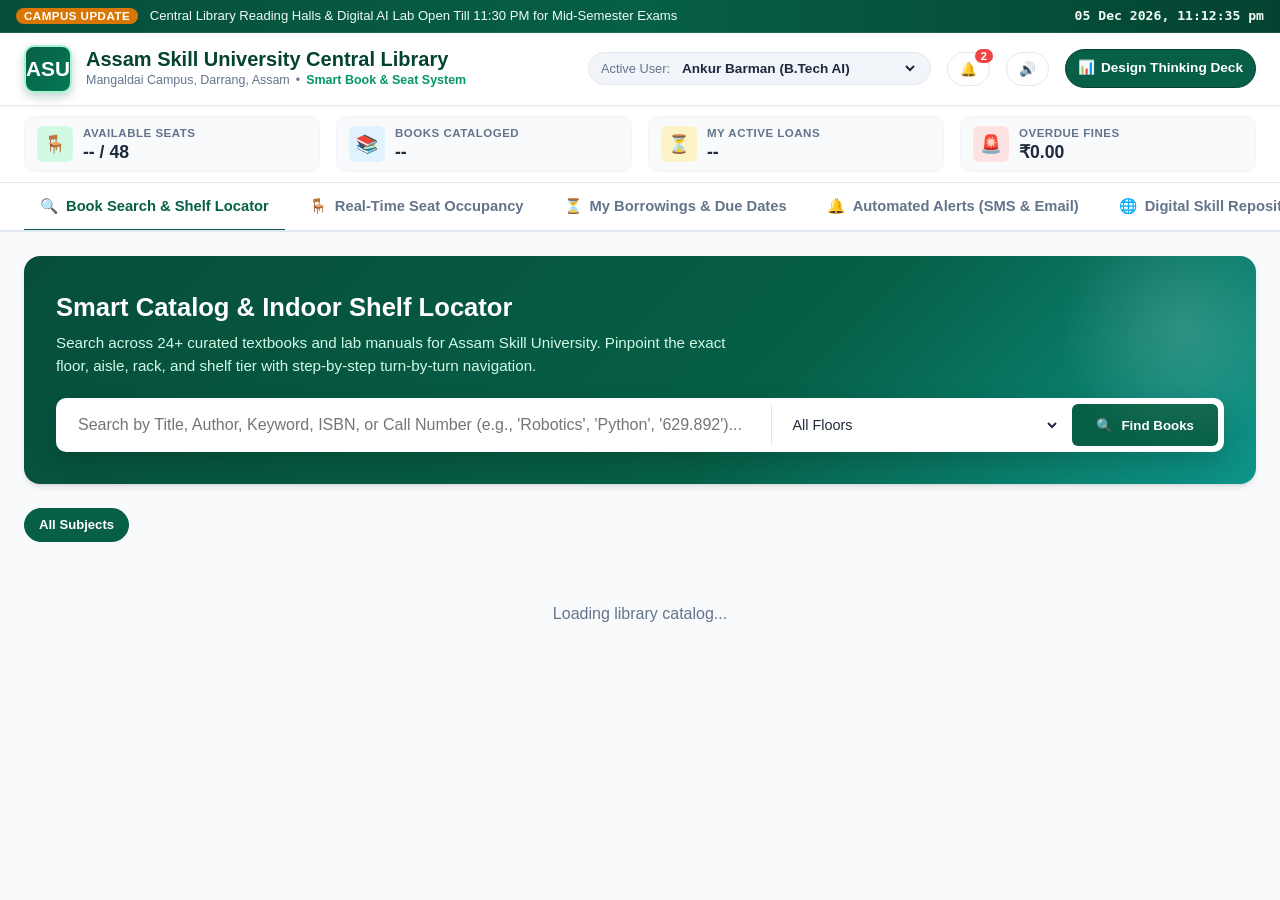
==== static/index.html @ 43b4d339 "Add files via upload" ====
<!DOCTYPE html>
<html lang="en">
<head>
  <meta charset="UTF-8">
  <meta name="viewport" content="width=device-width, initial-scale=1.0">
  <title>Smart Library System | Assam Skill University</title>
  <link rel="stylesheet" href="style.css">
</head>
<body>

  <!-- Top Emergency / Campus Notice Bar -->
  <div class="top-announcement-bar">
    <div>
      <span class="badge">Campus Update</span>
      <span id="announcementHeadline">Central Library Reading Halls & Digital AI Lab Open Till 11:30 PM for Mid-Semester Exams</span>
    </div>
    <div id="liveClock" style="font-family: monospace; font-weight: 600;">11 Nov 2026 | 10:45 PM</div>
  </div>

  <!-- Header & University Branding -->
  <header class="header-main">
    <div class="brand-wrapper">
      <div class="asu-crest">ASU</div>
      <div class="brand-title-group">
        <h1>Assam Skill University Central Library</h1>
        <div class="sub-title">
          <span>Mangaldai Campus, Darrang, Assam</span>
          <span>•</span>
          <span style="color: #059669; font-weight: 700;">Smart Book & Seat System</span>
        </div>
      </div>
    </div>

    <div class="header-right">
      <!-- Persona Switcher -->
      <div class="persona-selector" title="Switch simulated active user profile">
        <span style="font-size: 0.8rem; color: var(--text-muted);">Active User:</span>
        <select id="userPersonaSelect">
          <option value="ASU/2026/AI-104" data-name="Ankur Barman" data-dept="School of Computing & AI" selected>Ankur Barman (B.Tech AI)</option>
          <option value="ASU/2026/MT-022" data-name="Priyanshu Sharma" data-dept="School of Manufacturing & Robotics">Priyanshu Sharma (Mechatronics)</option>
          <option value="ASU/2026/EV-015" data-name="Dipika Kalita" data-dept="School of Green Energy">Dipika Kalita (Green Energy)</option>
          <option value="ADMIN" data-name="Dr. B. K. Sarma (Chief Librarian)" data-dept="Central Library Administration">Dr. B. K. Sarma (Chief Librarian)</option>
        </select>
      </div>

      <!-- Notification Bell with Counter -->
      <button class="nav-action-btn" id="notifBtn" title="View Alerts & Reminders">
        <span>🔔</span>
        <span class="badge-counter" id="unreadBadge">2</span>
      </button>

      <!-- Audio Alert Toggle -->
      <button class="nav-action-btn" id="soundToggleBtn" title="Toggle audio alert sound chimes">
        <span id="soundIcon">🔊</span>
      </button>

      <!-- Design Thinking Presentation Deck Link -->
      <a href="presentation.html" target="_blank" class="nav-action-btn" style="background: #065f46; color: #fff; text-decoration: none; border-color: #044332;" title="Launch Design Thinking Presentation Slides">
        <span>📊</span> Design Thinking Deck
      </a>
    </div>
  </header>

  <!-- Live Statistics Strip -->
  <section class="stats-strip">
    <div class="stat-pill green">
      <div class="icon-box">🪑</div>
      <div class="stat-info">
        <div class="label">Available Seats</div>
        <div class="value" id="statAvailSeats">-- / 48</div>
      </div>
    </div>
    <div class="stat-pill blue">
      <div class="icon-box">📚</div>
      <div class="stat-info">
        <div class="label">Books Cataloged</div>
        <div class="value" id="statTotalBooks">--</div>
      </div>
    </div>
    <div class="stat-pill amber">
      <div class="icon-box">⏳</div>
      <div class="stat-info">
        <div class="label">My Active Loans</div>
        <div class="value" id="statMyLoans">--</div>
      </div>
    </div>
    <div class="stat-pill red">
      <div class="icon-box">🚨</div>
      <div class="stat-info">
        <div class="label">Overdue Fines</div>
        <div class="value" id="statOverdueFines">₹0.00</div>
      </div>
    </div>
  </section>

  <!-- Main Navigation Tabs -->
  <nav class="tabs-container">
    <button class="tab-btn active" data-tab="tab-books">
      <span>🔍</span> Book Search & Shelf Locator
    </button>
    <button class="tab-btn" data-tab="tab-seats">
      <span>🪑</span> Real-Time Seat Occupancy
    </button>
    <button class="tab-btn" data-tab="tab-borrowings">
      <span>⏳</span> My Borrowings & Due Dates
    </button>
    <button class="tab-btn" data-tab="tab-alerts">
      <span>🔔</span> Automated Alerts (SMS & Email)
    </button>
    <button class="tab-btn" data-tab="tab-resources">
      <span>🌐</span> Digital Skill Repository
    </button>
    <button class="tab-btn" data-tab="tab-admin" id="adminTabBtn">
      <span>⚙️</span> Librarian Circulation Desk
    </button>
  </nav>

  <!-- Main Application Body -->
  <main class="main-layout">

    <!-- ====================================================================
         TAB 1: BOOK SEARCH & PHYSICAL SHELF LOCATOR
         ==================================================================== -->
    <section id="tab-books" class="tab-pane active">
      <div class="search-hero">
        <h2>Smart Catalog & Indoor Shelf Locator</h2>
        <p>Search across 24+ curated textbooks and lab manuals for Assam Skill University. Pinpoint the exact floor, aisle, rack, and shelf tier with step-by-step turn-by-turn navigation.</p>
        
        <div class="search-box-wrap">
          <input type="text" id="bookSearchInput" placeholder="Search by Title, Author, Keyword, ISBN, or Call Number (e.g., 'Robotics', 'Python', '629.892')...">
          <select id="bookFilterFloor">
            <option value="">All Floors</option>
            <option value="0">Ground Floor (General & Reference)</option>
            <option value="1">Floor 1 (AI, Computing & Robotics)</option>
            <option value="2">Floor 2 (Green Energy & Healthcare)</option>
          </select>
          <button id="btnSearchBooks">
            <span>🔍</span> Find Books
          </button>
        </div>
      </div>

      <!-- Category Filter Pills -->
      <div class="filter-chips-row" id="categoryChips">
        <div class="filter-chip active" data-cat="">All Subjects</div>
        <!-- Populated dynamically via JS -->
      </div>

      <!-- Books Grid -->
      <div class="books-grid" id="booksGrid">
        <div style="grid-column: 1 / -1; text-align: center; padding: 40px; color: var(--text-muted);">
          Loading library catalog...
        </div>
      </div>
    </section>

    <!-- ====================================================================
         TAB 2: REAL-TIME SEAT OCCUPANCY & BOOKING
         ==================================================================== -->
    <section id="tab-seats" class="tab-pane">
      <div class="seat-view-header">
        <div class="floor-switch-btn-group">
          <button class="floor-btn active" data-floor="1" id="btnFloor1">Floor 1 (Quiet Study & AI Workstations)</button>
          <button class="floor-btn" data-floor="2" id="btnFloor2">Floor 2 (Collaborative Pods & Research)</button>
        </div>

        <div class="seat-legend">
          <div class="legend-item"><div class="legend-dot avail"></div> Available (Click to reserve)</div>
          <div class="legend-item"><div class="legend-dot occ"></div> Occupied</div>
          <div class="legend-item"><div class="legend-dot res"></div> Reserved (Grace Period)</div>
          <div class="legend-item"><div class="legend-dot maint"></div> Maintenance</div>
        </div>

        <div>
          <button class="nav-action-btn" id="btnRefreshSeats">
            <span>🔄</span> Refresh Live Map
          </button>
        </div>
      </div>

      <!-- Interactive SVG Floor Plan Map Container -->
      <div class="seat-map-wrapper">
        <div class="svg-floor-container" id="svgFloorPlanContainer">
          <!-- Rendered dynamically by app.js -->
        </div>
      </div>

      <!-- Zone Breakdown Cards -->
      <div class="zones-overview-grid" id="zonesOverview">
        <!-- Rendered dynamically -->
      </div>
    </section>

    <!-- ====================================================================
         TAB 3: MY BORROWINGS & DUE DATES
         ==================================================================== -->
    <section id="tab-borrowings" class="tab-pane">
      <div style="display: flex; justify-content: space-between; align-items: center; margin-bottom: 20px;">
        <div>
          <h2 style="font-size: 1.4rem; font-weight: 800;">My Active Borrowings & Due-Date Tracker</h2>
          <p style="color: var(--text-muted); font-size: 0.9rem;">Monitor loan countdowns, calculate overdue fines (₹2.00/day), and request instant 14-day extensions.</p>
        </div>
        <button class="nav-action-btn" id="btnSimulateReminders" style="background: var(--primary); color: #fff; border: none; padding: 10px 18px;">
          <span>⚡</span> Trigger Automated Reminder Dispatch
        </button>
      </div>

      <div class="borrowings-container" id="borrowingsList">
        <!-- Populated dynamically -->
      </div>
    </section>

    <!-- ====================================================================
         TAB 4: ALERTS & REMINDERS CENTER (SMS & EMAIL SIMULATOR)
         ==================================================================== -->
    <section id="tab-alerts" class="tab-pane">
      <div style="margin-bottom: 20px;">
        <h2 style="font-size: 1.4rem; font-weight: 800;">Multi-Channel Automated Alert Dispatcher</h2>
        <p style="color: var(--text-muted); font-size: 0.9rem;">To ensure books are returned on time and zero study seats are ghosted, the ASU Library system dispatches automated SMS, Email, and In-App push reminders.</p>
      </div>

      <div class="alert-channels-grid">
        <!-- Channel 1: In-App System Feed -->
        <div class="alert-channel-panel">
          <div class="channel-header">
            <div class="channel-title">
              <span>🔔</span> In-App Notifications
            </div>
            <span class="badge" style="background:#e0f2fe; color:#0369a1; padding:2px 8px; border-radius:10px; font-size:0.75rem; font-weight:700;">Live Feed</span>
          </div>
          <div id="inAppAlertsList" style="display: flex; flex-direction: column; gap: 12px; max-height: 480px; overflow-y: auto;">
            <!-- Rendered dynamically -->
          </div>
        </div>

        <!-- Channel 2: Simulated Student Mobile SMS -->
        <div class="alert-channel-panel">
          <div class="channel-header">
            <div class="channel-title">
              <span>📱</span> Student Mobile SMS Gateway (+91 98640-XXXXX)
            </div>
            <span class="badge" style="background:#fef3c7; color:#b45309; padding:2px 8px; border-radius:10px; font-size:0.75rem; font-weight:700;">GSM Modem</span>
          </div>

          <div class="phone-mockup">
            <div class="phone-notch"></div>
            <div class="phone-screen" id="smsScreenContainer">
              <div style="font-size: 0.72rem; color: #64748b; text-align: center; margin-bottom: 12px;">Sender: ASU-LIB (Assam Skill Univ)</div>
              <!-- SMS messages appended dynamically -->
            </div>
          </div>
        </div>

        <!-- Channel 3: Simulated Institutional Email Notification -->
        <div class="alert-channel-panel">
          <div class="channel-header">
            <div class="channel-title">
              <span>✉️</span> ASU Student Webmail
            </div>
            <span class="badge" style="background:#d1fae5; color:#065f46; padding:2px 8px; border-radius:10px; font-size:0.75rem; font-weight:700;">SMTP Ready</span>
          </div>

          <div class="email-mockup" id="emailMockupContainer">
            <!-- Email preview appended dynamically -->
          </div>
        </div>
      </div>
    </section>

    <!-- ====================================================================
         TAB 5: DIGITAL SKILL REPOSITORY
         ==================================================================== -->
    <section id="tab-resources" class="tab-pane">
      <div style="margin-bottom: 24px;">
        <h2 style="font-size: 1.4rem; font-weight: 800;">Digital Skill Repositories & E-Resources</h2>
        <p style="color: var(--text-muted); font-size: 0.9rem;">Direct institutional IP gateway links to world-class academic journals, NPTEL/SWAYAM lectures, and vocational skill manuals.</p>
      </div>

      <div class="zones-overview-grid">
        <div class="zone-card">
          <div class="zone-card-header">
            <div class="zone-title" style="display:flex; align-items:center; gap:8px;">
              <span style="font-size:1.4rem;">⚡</span> IEEE Xplore Digital Library
            </div>
            <span style="color:#059669; font-weight:700; font-size:0.75rem;">CAMPUS SUBSCRIBED</span>
          </div>
          <p style="font-size:0.85rem; color:#475569;">Access over 5 million peer-reviewed conference proceedings and transactions in Robotics, Artificial Intelligence, and Smart Electrical Grids.</p>
          <a href="https://ieeexplore.ieee.org" target="_blank" style="margin-top:auto; background:#f0fdf4; color:#065f46; text-decoration:none; padding:8px 12px; border-radius:6px; font-weight:700; text-align:center; font-size:0.85rem; border:1px solid #a7f3d0;">Launch IEEE Portal ↗</a>
        </div>

        <div class="zone-card">
          <div class="zone-card-header">
            <div class="zone-title" style="display:flex; align-items:center; gap:8px;">
              <span style="font-size:1.4rem;">📚</span> DELNET Developing Library Network
            </div>
            <span style="color:#059669; font-weight:700; font-size:0.75rem;">INTER-LIBRARY LOAN</span>
          </div>
          <p style="font-size:0.85rem; color:#475569;">Inter-library lending network covering 7,500+ institutional libraries across India for rare research manuscripts and union catalogs.</p>
          <a href="https://delnet.in" target="_blank" style="margin-top:auto; background:#f0fdf4; color:#065f46; text-decoration:none; padding:8px 12px; border-radius:6px; font-weight:700; text-align:center; font-size:0.85rem; border:1px solid #a7f3d0;">Access DELNET Catalog ↗</a>
        </div>

        <div class="zone-card">
          <div class="zone-card-header">
            <div class="zone-title" style="display:flex; align-items:center; gap:8px;">
              <span style="font-size:1.4rem;">🎓</span> NPTEL / SWAYAM Vocational Mappings
            </div>
            <span style="color:#2563eb; font-weight:700; font-size:0.75rem;">FREE COURSEWARE</span>
          </div>
          <p style="font-size:0.85rem; color:#475569;">Curriculum-mapped video lectures from IIT professors in Industrial Automation, EV Powertrains, and Machine Learning.</p>
          <a href="https://nptel.ac.in" target="_blank" style="margin-top:auto; background:#eff6ff; color:#1e40af; text-decoration:none; padding:8px 12px; border-radius:6px; font-weight:700; text-align:center; font-size:0.85rem; border:1px solid #bfdbfe;">Browse Video Courses ↗</a>
        </div>

        <div class="zone-card">
          <div class="zone-card-header">
            <div class="zone-title" style="display:flex; align-items:center; gap:8px;">
              <span style="font-size:1.4rem;">📝</span> ASU Past Examination Papers (PYQs)
            </div>
            <span style="color:#d97706; font-weight:700; font-size:0.75rem;">INSTITUTIONAL ARCHIVE</span>
          </div>
          <p style="font-size:0.85rem; color:#475569;">Download official previous semester question papers, model answer keys, and skill practical exam viva guides.</p>
          <button onclick="alert('Downloading ASU 2025 Mid-Sem Exam Papers Archive (ZIP)...')" style="margin-top:auto; background:#fffbeb; color:#b45309; border:1px solid #fde68a; padding:8px 12px; border-radius:6px; font-weight:700; cursor:pointer; font-size:0.85rem;">Download PYQ Bundle (ZIP) ↓</button>
        </div>
      </div>
    </section>

    <!-- ====================================================================
         TAB 6: LIBRARIAN CIRCULATION & ADMIN DESK
         ==================================================================== -->
    <section id="tab-admin" class="tab-pane">
      <div style="margin-bottom: 20px;">
        <h2 style="font-size: 1.4rem; font-weight: 800;">Librarian Circulation Desk & Management Portal</h2>
        <p style="color: var(--text-muted); font-size: 0.9rem;">Issue/Return books with barcode scan simulation, catalog new skill texts with shelf positioning, and manage seat allocations.</p>
      </div>

      <div style="display: grid; grid-template-columns: repeat(auto-fit, minmax(360px, 1fr)); gap: 24px;">
        <!-- Circulation Action 1: Issue Book -->
        <div class="zone-card">
          <h3 style="font-size: 1.1rem; font-weight: 700; border-bottom: 1px solid var(--border); padding-bottom: 8px;">
            📤 Quick Issue (Check-Out)
          </h3>
          <form id="formIssueBook" style="display: flex; flex-direction: column; gap: 12px;">
            <div>
              <label style="font-size: 0.8rem; font-weight: 600;">Select Book Title:</label>
              <select id="issueBookSelect" style="width: 100%; padding: 8px; border-radius: 6px; border: 1px solid var(--border);" required>
                <!-- Filled via JS -->
              </select>
            </div>
            <div>
              <label style="font-size: 0.8rem; font-weight: 600;">Student Roll / ID:</label>
              <input type="text" id="issueStudentId" placeholder="e.g. ASU/2026/AI-104" value="ASU/2026/AI-104" style="width: 100%; padding: 8px; border-radius: 6px; border: 1px solid var(--border);" required>
            </div>
            <div>
              <label style="font-size: 0.8rem; font-weight: 600;">Student Full Name:</label>
              <input type="text" id="issueStudentName" placeholder="e.g. Ankur Barman" value="Ankur Barman" style="width: 100%; padding: 8px; border-radius: 6px; border: 1px solid var(--border);" required>
            </div>
            <div>
              <label style="font-size: 0.8rem; font-weight: 600;">Loan Duration:</label>
              <select id="issueDuration" style="width: 100%; padding: 8px; border-radius: 6px; border: 1px solid var(--border);">
                <option value="14">14 Days (Standard Student Loan)</option>
                <option value="28">28 Days (Faculty / Research Loan)</option>
              </select>
            </div>
            <button type="submit" style="background: var(--primary); color: #fff; padding: 10px; border: none; border-radius: 6px; font-weight: 700; cursor: pointer;">
              Confirm Book Issue ↗
            </button>
          </form>
        </div>

        <!-- Circulation Action 2: Add New Book & Map to Shelf -->
        <div class="zone-card">
          <h3 style="font-size: 1.1rem; font-weight: 700; border-bottom: 1px solid var(--border); padding-bottom: 8px;">
            ➕ Catalog New Book & Shelf Mapping
          </h3>
          <form id="formAddBook" style="display: flex; flex-direction: column; gap: 10px;">
            <div>
              <label style="font-size: 0.8rem; font-weight: 600;">Book Title:</label>
              <input type="text" id="newBookTitle" placeholder="e.g. Industrial IoT & Sensors" required style="width: 100%; padding: 8px; border-radius: 6px; border: 1px solid var(--border);">
            </div>
            <div>
              <label style="font-size: 0.8rem; font-weight: 600;">Author(s):</label>
              <input type="text" id="newBookAuthor" placeholder="e.g. Dr. H. Bora" required style="width: 100%; padding: 8px; border-radius: 6px; border: 1px solid var(--border);">
            </div>
            <div style="display: grid; grid-template-columns: 1fr 1fr; gap: 8px;">
              <div>
                <label style="font-size: 0.8rem; font-weight: 600;">Floor:</label>
                <select id="newBookFloor" style="width: 100%; padding: 8px; border-radius: 6px; border: 1px solid var(--border);">
                  <option value="1">Floor 1</option>
                  <option value="2">Floor 2</option>
                  <option value="0">Floor 0 (Ground)</option>
                </select>
              </div>
              <div>
                <label style="font-size: 0.8rem; font-weight: 600;">Aisle & Rack:</label>
                <input type="text" id="newBookRack" value="Aisle B-2 / Rack R-01" required style="width: 100%; padding: 8px; border-radius: 6px; border: 1px solid var(--border);">
              </div>
            </div>
            <div style="display: grid; grid-template-columns: 1fr 1fr; gap: 8px;">
              <div>
                <label style="font-size: 0.8rem; font-weight: 600;">Shelf Tier (1-4):</label>
                <select id="newBookTier" style="width: 100%; padding: 8px; border-radius: 6px; border: 1px solid var(--border);">
                  <option value="2">Tier 2 (Chest Level)</option>
                  <option value="3">Tier 3 (Eye Level)</option>
                  <option value="1">Tier 1 (Bottom)</option>
                  <option value="4">Tier 4 (Top)</option>
                </select>
              </div>
              <div>
                <label style="font-size: 0.8rem; font-weight: 600;">Copies:</label>
                <input type="number" id="newBookCopies" value="4" min="1" max="50" style="width: 100%; padding: 8px; border-radius: 6px; border: 1px solid var(--border);">
              </div>
            </div>
            <button type="submit" style="background: #0284c7; color: #fff; padding: 10px; border: none; border-radius: 6px; font-weight: 700; cursor: pointer;">
              Catalog & Position on Shelf
            </button>
          </form>
        </div>

        <!-- Circulation Action 3: Campus Announcement Broadcaster -->
        <div class="zone-card">
          <h3 style="font-size: 1.1rem; font-weight: 700; border-bottom: 1px solid var(--border); padding-bottom: 8px;">
            📢 Broadcast Campus Notice
          </h3>
          <form id="formBroadcast" style="display: flex; flex-direction: column; gap: 10px;">
            <div>
              <label style="font-size: 0.8rem; font-weight: 600;">Notice Headline:</label>
              <input type="text" id="broadcastTitle" placeholder="e.g. Library Closure for Maintenance" required style="width: 100%; padding: 8px; border-radius: 6px; border: 1px solid var(--border);">
            </div>
            <div>
              <label style="font-size: 0.8rem; font-weight: 600;">Detailed Message:</label>
              <textarea id="broadcastMessage" rows="3" placeholder="Write announcement details..." required style="width: 100%; padding: 8px; border-radius: 6px; border: 1px solid var(--border);"></textarea>
            </div>
            <button type="submit" style="background: var(--accent); color: #fff; padding: 10px; border: none; border-radius: 6px; font-weight: 700; cursor: pointer;">
              Broadcast Notice
            </button>
          </form>

          <div style="margin-top: 14px; padding-top: 12px; border-top: 1px solid var(--border); display: flex; justify-content: space-between; align-items: center;">
            <span style="font-size: 0.8rem; color: var(--text-muted);">Reset entire database to clean demo state:</span>
            <button id="btnResetDb" style="background: #fee2e2; color: #b91c1c; border: 1px solid #fca5a5; padding: 6px 12px; border-radius: 4px; font-size: 0.75rem; font-weight: 700; cursor: pointer;">
              Reset Demo DB
            </button>
          </div>
        </div>
      </div>
    </section>

  </main>

  <!-- ====================================================================
       MODAL 1: INTERACTIVE SHELF LOCATOR & INDOOR FLOOR MAP
       ==================================================================== -->
  <div class="modal-overlay" id="shelfLocatorModal">
    <div class="modal-window" style="max-width: 860px;">
      <div class="modal-header">
        <div style="display: flex; align-items: center; gap: 10px;">
          <span style="font-size: 1.4rem;">🗺️</span>
          <div>
            <h3 id="modalBookTitle">Book Title</h3>
            <div id="modalBookAuthor" style="font-size: 0.8rem; color: var(--text-muted);">Author</div>
          </div>
        </div>
        <button class="modal-close-btn" onclick="closeModal('shelfLocatorModal')">&times;</button>
      </div>

      <div class="modal-body">
        <!-- Shelf Breadcrumb -->
        <div style="background: #ecfdf5; border: 1px solid #a7f3d0; border-radius: 8px; padding: 12px 16px; margin-bottom: 16px; display: flex; justify-content: space-between; align-items: center;">
          <div>
            <div style="font-size: 0.75rem; color: #065f46; font-weight: 700; text-transform: uppercase;">Exact Physical Location Coordinates</div>
            <div id="modalBreadcrumb" style="font-size: 1.05rem; font-weight: 800; color: #044332;">Floor 1 > Aisle B-1 > Rack R-02 > Tier 3</div>
          </div>
          <div id="modalCallBadge" style="background: #065f46; color: #fff; padding: 6px 12px; border-radius: 6px; font-family: monospace; font-weight: 800; font-size: 0.9rem;">006.31 CHO</div>
        </div>

        <!-- Interactive 2D Floor Plan SVG highlighting the exact book rack -->
        <div style="background: #f8fafc; border: 1px solid var(--border); border-radius: 8px; padding: 14px; margin-bottom: 16px; text-align: center;">
          <div style="display: flex; justify-content: space-between; align-items: center; margin-bottom: 8px;">
            <span style="font-size: 0.8rem; font-weight: 700; color: #334155;">Indoor Architectural Map — Target Rack Beacon</span>
            <span id="modalFloorLabel" style="font-size: 0.75rem; background: #e2e8f0; padding: 2px 8px; border-radius: 4px; font-weight: 600;">Floor 1</span>
          </div>
          <div id="modalSvgMapContainer" style="overflow-x: auto;">
            <!-- Rendered by app.js -->
          </div>
        </div>

        <!-- 3D / Layered Shelf Tier Visualizer & Walking Directions -->
        <div style="display: grid; grid-template-columns: 1fr 1fr; gap: 16px;">
          <!-- 4-Tier Rack Shelf Elevation Graphic -->
          <div style="background: #fff; border: 1px solid var(--border); border-radius: 8px; padding: 12px;">
            <div style="font-size: 0.8rem; font-weight: 700; margin-bottom: 10px; color: var(--text-main);">Rack Elevation (Tier 1-4)</div>
            <div id="tierVisualizer" style="display: flex; flex-direction: column; gap: 6px;">
              <!-- Rendered via JS -->
            </div>
          </div>

          <!-- Step-by-Step Walking Directions -->
          <div style="background: #fff; border: 1px solid var(--border); border-radius: 8px; padding: 12px;">
            <div style="font-size: 0.8rem; font-weight: 700; margin-bottom: 10px; color: var(--text-main);">Walking Route from Entrance</div>
            <ol id="modalWalkingGuide" style="font-size: 0.8rem; color: #475569; padding-left: 18px; line-height: 1.6;">
              <!-- Rendered via JS -->
            </ol>
          </div>
        </div>
      </div>

      <div class="modal-footer">
        <button class="nav-action-btn" onclick="closeModal('shelfLocatorModal')">Close</button>
        <button id="modalBtnReserve" class="btn-reserve" style="padding: 10px 20px; font-size: 0.9rem;">
          Reserve Copy Now
        </button>
      </div>
    </div>
  </div>

  <!-- ====================================================================
       MODAL 2: SEAT RESERVATION & DIGITAL QR BOARDING PASS
       ==================================================================== -->
  <div class="modal-overlay" id="seatBookingModal">
    <div class="modal-window" style="max-width: 520px;">
      <div class="modal-header">
        <h3 id="seatModalTitle">Study Seat Reservation</h3>
        <button class="modal-close-btn" onclick="closeModal('seatBookingModal')">&times;</button>
      </div>

      <div class="modal-body">
        <div id="seatBookingFormArea">
          <p style="font-size: 0.9rem; color: #475569; margin-bottom: 16px;">
            Reserve your quiet study carrel or workstation. You will be allotted a <strong style="color:#b45309;">15-minute grace period</strong> to reach the desk and scan the QR code to confirm check-in.
          </p>

          <div style="background: #f8fafc; border: 1px solid var(--border); border-radius: 8px; padding: 14px; margin-bottom: 16px;">
            <div style="display: flex; justify-content: space-between; margin-bottom: 6px;">
              <span style="font-size: 0.85rem; color: var(--text-muted);">Desk Number:</span>
              <strong id="seatModalDeskNo" style="font-size: 1.1rem; color: var(--primary);">S-101</strong>
            </div>
            <div style="display: flex; justify-content: space-between; margin-bottom: 6px;">
              <span style="font-size: 0.85rem; color: var(--text-muted);">Reading Zone:</span>
              <span id="seatModalZone" style="font-size: 0.85rem; font-weight: 600;">Quiet Study Zone A</span>
            </div>
            <div style="display: flex; justify-content: space-between;">
              <span style="font-size: 0.85rem; color: var(--text-muted);">Amenities:</span>
              <span id="seatModalAmenities" style="font-size: 0.85rem;">⚡ Power Socket • 🌐 LAN Port</span>
            </div>
          </div>

          <div style="margin-bottom: 16px;">
            <label style="font-size: 0.85rem; font-weight: 700; margin-bottom: 6px; display: block;">Select Study Duration:</label>
            <div style="display: grid; grid-template-columns: 1fr 1fr 1fr; gap: 8px;">
              <button type="button" class="floor-btn active duration-choice" data-min="60" style="padding:10px;">1 Hour</button>
              <button type="button" class="floor-btn duration-choice" data-min="120" style="padding:10px;">2 Hours</button>
              <button type="button" class="floor-btn duration-choice" data-min="240" style="padding:10px;">4 Hours</button>
            </div>
          </div>

          <button id="btnConfirmSeatBooking" style="width: 100%; background: var(--primary); color: #fff; padding: 12px; border: none; border-radius: 8px; font-weight: 800; font-size: 1rem; cursor: pointer;">
            Generate Seat Check-In Pass 🎟️
          </button>
        </div>

        <!-- Generated Pass View -->
        <div id="seatPassGeneratedArea" style="display: none;">
          <div class="seat-pass-card" id="printableSeatPass">
            <div class="pass-header">
              <div>
                <div style="font-size: 0.75rem; font-weight: 800; color: #065f46; text-transform: uppercase;">Assam Skill University</div>
                <div style="font-size: 1rem; font-weight: 800;">Digital Seat Boarding Pass</div>
              </div>
              <div class="badge" style="background:#065f46; color:#fff; font-size:0.75rem; padding:4px 8px;">PASS CONFIRMED</div>
            </div>

            <div style="font-size: 2rem; font-weight: 900; color: #065f46;" id="passDeskNumber">S-105</div>
            <div style="font-size: 0.82rem; color: #047857;" id="passZoneName">Floor 1 • Quiet Study Zone A</div>

            <!-- Client-side SVG QR Code container -->
            <div class="pass-qr-box" id="passQrContainer">
              <!-- SVG QR generated here -->
            </div>

            <div style="font-size: 0.75rem; color: #475569; margin-bottom: 8px;">Check-In Pass Code:</div>
            <div style="font-family: monospace; font-size: 1.2rem; font-weight: 800; color: #0f172a; letter-spacing: 1.5px; background: #fff; padding: 4px 10px; border-radius: 4px; display: inline-block; border: 1px solid #cbd5e1;" id="passCodeDisplay">
              CHK-ASU-S105
            </div>

            <div style="margin-top: 14px; font-size: 0.8rem; color: #b45309; font-weight: 600;" id="passGraceNotice">
              ⚠️ Check-in required within 15 minutes or seat will auto-release.
            </div>
          </div>

          <div style="display: flex; gap: 10px; margin-top: 16px;">
            <button id="btnPassCheckInNow" style="flex: 1; background: #059669; color: #fff; border: none; padding: 10px; border-radius: 6px; font-weight: 700; cursor: pointer;">
              ✅ Confirm Arrival / Check In
            </button>
            <button id="btnPassPrint" onclick="window.print()" style="background: #f1f5f9; color: #334155; border: 1px solid var(--border); padding: 10px; border-radius: 6px; font-weight: 700; cursor: pointer;">
              🖨️ Print Pass
            </button>
          </div>
        </div>
      </div>
    </div>
  </div>

  <!-- Audio Chime Generator via Web Audio API -->
  <script src="app.js"></script>
</body>
</html>
---- static/style.css ----
/*
  Assam Skill University Central Library - Stylesheet
  Smart Book Search, Interactive Shelf Locator & Real-Time Seat Availability System
  Color Scheme: Assam Emerald Green (#065f46), Deep Slate (#0f172a), Academic Gold (#d97706)
*/

:root {
  --primary: #065f46;
  --primary-dark: #044332;
  --primary-light: #10b981;
  --primary-bg: #ecfdf5;
  --accent: #d97706;
  --accent-light: #fef3c7;
  --dark: #0f172a;
  --dark-surface: #1e293b;
  --text-main: #1e293b;
  --text-muted: #64748b;
  --border: #e2e8f0;
  --bg-page: #f8fafc;
  --white: #ffffff;
  
  --status-available: #10b981;
  --status-available-bg: #d1fae5;
  --status-occupied: #ef4444;
  --status-occupied-bg: #fee2e2;
  --status-reserved: #f59e0b;
  --status-reserved-bg: #fef3c7;
  --status-maintenance: #94a3b8;
  --status-maintenance-bg: #f1f5f9;

  --shadow-sm: 0 1px 2px 0 rgb(0 0 0 / 0.05);
  --shadow-md: 0 4px 6px -1px rgb(0 0 0 / 0.1), 0 2px 4px -2px rgb(0 0 0 / 0.1);
  --shadow-lg: 0 10px 15px -3px rgb(0 0 0 / 0.1), 0 4px 6px -4px rgb(0 0 0 / 0.1);
  --radius-sm: 6px;
  --radius-md: 10px;
  --radius-lg: 16px;
  --radius-full: 9999px;
  --font-sans: -apple-system, BlinkMacSystemFont, "Segoe UI", Roboto, "Helvetica Neue", Arial, sans-serif;
}

* {
  box-sizing: border-box;
  margin: 0;
  padding: 0;
}

body {
  font-family: var(--font-sans);
  background-color: var(--bg-page);
  color: var(--text-main);
  line-height: 1.5;
  -webkit-font-smoothing: antialiased;
}

/* ==========================================================================
   Header & University Branding
   ========================================================================== */
.top-announcement-bar {
  background: linear-gradient(90deg, #064e3b 0%, #065f46 50%, #044332 100%);
  color: #f0fdf4;
  padding: 6px 16px;
  font-size: 0.82rem;
  display: flex;
  align-items: center;
  justify-content: space-between;
  border-bottom: 1px solid rgba(255, 255, 255, 0.1);
}

.top-announcement-bar .badge {
  background: var(--accent);
  color: #fff;
  font-weight: 700;
  padding: 2px 8px;
  border-radius: var(--radius-full);
  margin-right: 8px;
  font-size: 0.72rem;
  text-transform: uppercase;
  letter-spacing: 0.5px;
}

.header-main {
  background: var(--white);
  border-bottom: 1px solid var(--border);
  padding: 12px 24px;
  display: flex;
  align-items: center;
  justify-content: space-between;
  box-shadow: var(--shadow-sm);
  position: sticky;
  top: 0;
  z-index: 50;
}

.brand-wrapper {
  display: flex;
  align-items: center;
  gap: 14px;
}

.asu-crest {
  width: 48px;
  height: 48px;
  background: linear-gradient(135deg, #065f46 0%, #047857 100%);
  border-radius: var(--radius-md);
  display: flex;
  align-items: center;
  justify-content: center;
  color: #fff;
  font-weight: 800;
  font-size: 1.3rem;
  box-shadow: 0 4px 10px rgba(6, 95, 70, 0.25);
  border: 2px solid #a7f3d0;
  position: relative;
}

.brand-title-group h1 {
  font-size: 1.25rem;
  font-weight: 800;
  color: var(--primary-dark);
  line-height: 1.2;
}

.brand-title-group .sub-title {
  font-size: 0.78rem;
  color: var(--text-muted);
  font-weight: 500;
  display: flex;
  align-items: center;
  gap: 6px;
}

.header-right {
  display: flex;
  align-items: center;
  gap: 16px;
}

.persona-selector {
  display: flex;
  align-items: center;
  gap: 8px;
  background: #f1f5f9;
  padding: 6px 12px;
  border-radius: var(--radius-full);
  border: 1px solid var(--border);
}

.persona-selector select {
  border: none;
  background: transparent;
  font-size: 0.85rem;
  font-weight: 600;
  color: var(--text-main);
  outline: none;
  cursor: pointer;
}

.nav-action-btn {
  background: var(--white);
  border: 1px solid var(--border);
  border-radius: var(--radius-full);
  padding: 8px 12px;
  cursor: pointer;
  display: flex;
  align-items: center;
  gap: 6px;
  font-size: 0.85rem;
  font-weight: 600;
  color: var(--text-main);
  transition: all 0.2s;
  position: relative;
}

.nav-action-btn:hover {
  background: #f8fafc;
  border-color: #cbd5e1;
}

.badge-counter {
  background: #ef4444;
  color: #fff;
  font-size: 0.7rem;
  font-weight: 700;
  padding: 1px 6px;
  border-radius: var(--radius-full);
  position: absolute;
  top: -4px;
  right: -4px;
  animation: pulse-badge 2s infinite;
}

@keyframes pulse-badge {
  0% { transform: scale(1); }
  50% { transform: scale(1.15); }
  100% { transform: scale(1); }
}

/* ==========================================================================
   Quick Metric Strip
   ========================================================================== */
.stats-strip {
  background: var(--white);
  border-bottom: 1px solid var(--border);
  padding: 10px 24px;
  display: grid;
  grid-template-columns: repeat(auto-fit, minmax(180px, 1fr));
  gap: 16px;
}

.stat-pill {
  display: flex;
  align-items: center;
  gap: 10px;
  padding: 8px 12px;
  background: #f8fafc;
  border-radius: var(--radius-md);
  border: 1px solid #f1f5f9;
}

.stat-pill .icon-box {
  width: 36px;
  height: 36px;
  border-radius: var(--radius-sm);
  display: flex;
  align-items: center;
  justify-content: center;
  font-size: 1.1rem;
}

.stat-pill.green .icon-box { background: #d1fae5; color: #065f46; }
.stat-pill.blue .icon-box { background: #e0f2fe; color: #0284c7; }
.stat-pill.amber .icon-box { background: #fef3c7; color: #b45309; }
.stat-pill.red .icon-box { background: #fee2e2; color: #b91c1c; }

.stat-info .label {
  font-size: 0.72rem;
  color: var(--text-muted);
  text-transform: uppercase;
  font-weight: 600;
  letter-spacing: 0.5px;
}

.stat-info .value {
  font-size: 1.1rem;
  font-weight: 800;
  color: var(--text-main);
  line-height: 1.2;
}

/* ==========================================================================
   Navigation Tabs
   ========================================================================== */
.tabs-container {
  background: var(--white);
  border-bottom: 2px solid var(--border);
  padding: 0 24px;
  display: flex;
  gap: 8px;
  overflow-x: auto;
}

.tab-btn {
  background: transparent;
  border: none;
  padding: 14px 16px;
  font-size: 0.92rem;
  font-weight: 600;
  color: var(--text-muted);
  cursor: pointer;
  display: flex;
  align-items: center;
  gap: 8px;
  border-bottom: 3px solid transparent;
  margin-bottom: -2px;
  transition: all 0.2s;
  white-space: nowrap;
}

.tab-btn:hover {
  color: var(--primary);
  background: #f8fafc;
}

.tab-btn.active {
  color: var(--primary);
  border-bottom-color: var(--primary);
  font-weight: 700;
}

/* ==========================================================================
   Main Content Layout
   ========================================================================== */
.main-layout {
  padding: 24px;
  max-width: 1440px;
  margin: 0 auto;
}

.tab-pane {
  display: none;
}

.tab-pane.active {
  display: block;
  animation: fadeIn 0.25s ease-in-out;
}

@keyframes fadeIn {
  from { opacity: 0; transform: translateY(4px); }
  to { opacity: 1; transform: translateY(0); }
}

/* ==========================================================================
   Search & Filter Bar (Book Finder)
   ========================================================================== */
.search-hero {
  background: linear-gradient(135deg, #064e3b 0%, #065f46 60%, #0d9488 100%);
  border-radius: var(--radius-lg);
  padding: 32px;
  color: var(--white);
  box-shadow: var(--shadow-md);
  margin-bottom: 24px;
  position: relative;
  overflow: hidden;
}

.search-hero::after {
  content: "";
  position: absolute;
  top: -50px;
  right: -50px;
  width: 250px;
  height: 250px;
  border-radius: 50%;
  background: radial-gradient(circle, rgba(255, 255, 255, 0.15) 0%, transparent 70%);
}

.search-hero h2 {
  font-size: 1.6rem;
  font-weight: 800;
  margin-bottom: 6px;
}

.search-hero p {
  color: #d1fae5;
  font-size: 0.95rem;
  margin-bottom: 20px;
  max-width: 700px;
}

.search-box-wrap {
  display: flex;
  gap: 12px;
  background: var(--white);
  padding: 6px;
  border-radius: var(--radius-md);
  box-shadow: 0 10px 25px rgba(0, 0, 0, 0.15);
}

.search-box-wrap input {
  flex: 1;
  border: none;
  padding: 12px 16px;
  font-size: 1rem;
  outline: none;
  color: var(--text-main);
}

.search-box-wrap select {
  border: none;
  border-left: 1px solid var(--border);
  padding: 0 16px;
  font-size: 0.9rem;
  color: var(--text-main);
  background: transparent;
  outline: none;
  cursor: pointer;
}

.search-box-wrap button {
  background: var(--primary);
  color: var(--white);
  border: none;
  padding: 12px 24px;
  border-radius: var(--radius-sm);
  font-weight: 700;
  cursor: pointer;
  transition: background 0.2s;
  display: flex;
  align-items: center;
  gap: 8px;
}

.search-box-wrap button:hover {
  background: var(--primary-dark);
}

/* Category Filter Chips */
.filter-chips-row {
  display: flex;
  flex-wrap: wrap;
  gap: 8px;
  margin-bottom: 20px;
}

.filter-chip {
  background: var(--white);
  border: 1px solid var(--border);
  border-radius: var(--radius-full);
  padding: 6px 14px;
  font-size: 0.82rem;
  font-weight: 600;
  color: var(--text-muted);
  cursor: pointer;
  transition: all 0.2s;
}

.filter-chip:hover {
  border-color: var(--primary);
  color: var(--primary);
}

.filter-chip.active {
  background: var(--primary);
  color: var(--white);
  border-color: var(--primary);
}

/* ==========================================================================
   Books Grid & Cards
   ========================================================================== */
.books-grid {
  display: grid;
  grid-template-columns: repeat(auto-fill, minmax(320px, 1fr));
  gap: 20px;
}

.book-card {
  background: var(--white);
  border-radius: var(--radius-md);
  border: 1px solid var(--border);
  box-shadow: var(--shadow-sm);
  overflow: hidden;
  display: flex;
  flex-direction: column;
  transition: transform 0.2s, box-shadow 0.2s;
}

.book-card:hover {
  transform: translateY(-3px);
  box-shadow: var(--shadow-md);
  border-color: #cbd5e1;
}

.book-card-header {
  padding: 16px;
  display: flex;
  gap: 14px;
  border-bottom: 1px solid #f1f5f9;
}

.book-spine-mock {
  width: 55px;
  height: 80px;
  border-radius: var(--radius-sm);
  color: #fff;
  display: flex;
  flex-direction: column;
  justify-content: space-between;
  padding: 6px 4px;
  text-align: center;
  box-shadow: 2px 2px 6px rgba(0, 0, 0, 0.2);
  flex-shrink: 0;
  position: relative;
  border-left: 3px solid rgba(255, 255, 255, 0.4);
}

.book-spine-mock .spine-call {
  font-size: 0.58rem;
  font-weight: 800;
  letter-spacing: -0.2px;
  background: rgba(0, 0, 0, 0.3);
  padding: 1px;
  border-radius: 2px;
}

.book-spine-mock .spine-star {
  font-size: 0.65rem;
}

.book-meta {
  flex: 1;
}

.book-dept-tag {
  font-size: 0.72rem;
  font-weight: 700;
  color: var(--primary);
  text-transform: uppercase;
  letter-spacing: 0.5px;
  margin-bottom: 4px;
}

.book-title {
  font-size: 1.05rem;
  font-weight: 700;
  color: var(--text-main);
  line-height: 1.3;
  margin-bottom: 4px;
}

.book-author {
  font-size: 0.82rem;
  color: var(--text-muted);
}

.book-card-body {
  padding: 14px 16px;
  flex: 1;
}

.shelf-location-badge {
  background: #f8fafc;
  border: 1px dashed #cbd5e1;
  border-radius: var(--radius-sm);
  padding: 8px 10px;
  margin-bottom: 12px;
  display: flex;
  align-items: center;
  justify-content: space-between;
}

.shelf-location-badge .loc-text {
  font-size: 0.8rem;
  font-weight: 700;
  color: #0f766e;
  display: flex;
  align-items: center;
  gap: 6px;
}

.shelf-location-badge .tier-text {
  font-size: 0.75rem;
  color: var(--text-muted);
  background: #e2e8f0;
  padding: 2px 6px;
  border-radius: var(--radius-sm);
}

.book-summary-snippet {
  font-size: 0.82rem;
  color: #475569;
  line-height: 1.4;
  margin-bottom: 12px;
  display: -webkit-box;
  -webkit-line-clamp: 2;
  -webkit-box-orient: vertical;
  overflow: hidden;
}

.book-status-row {
  display: flex;
  align-items: center;
  justify-content: space-between;
  font-size: 0.82rem;
}

.avail-pill {
  font-weight: 700;
  display: inline-flex;
  align-items: center;
  gap: 5px;
}

.avail-pill.available { color: #059669; }
.avail-pill.low { color: #d97706; }
.avail-pill.none { color: #dc2626; }

.book-card-footer {
  padding: 12px 16px;
  background: #f8fafc;
  border-top: 1px solid var(--border);
  display: flex;
  gap: 8px;
}

.btn-locate {
  flex: 1;
  background: var(--white);
  border: 1px solid var(--primary);
  color: var(--primary);
  padding: 8px;
  border-radius: var(--radius-sm);
  font-size: 0.85rem;
  font-weight: 700;
  cursor: pointer;
  display: flex;
  align-items: center;
  justify-content: center;
  gap: 6px;
  transition: all 0.2s;
}

.btn-locate:hover {
  background: var(--primary-bg);
}

.btn-reserve {
  flex: 1;
  background: var(--primary);
  border: none;
  color: var(--white);
  padding: 8px;
  border-radius: var(--radius-sm);
  font-size: 0.85rem;
  font-weight: 700;
  cursor: pointer;
  transition: background 0.2s;
}

.btn-reserve:hover {
  background: var(--primary-dark);
}

.btn-reserve.waitlist {
  background: #d97706;
}

.btn-reserve.waitlist:hover {
  background: #b45309;
}

/* ==========================================================================
   Seat Occupancy Module & Floor Plan
   ========================================================================== */
.seat-view-header {
  display: flex;
  flex-wrap: wrap;
  align-items: center;
  justify-content: space-between;
  gap: 16px;
  background: var(--white);
  padding: 16px 20px;
  border-radius: var(--radius-md);
  border: 1px solid var(--border);
  margin-bottom: 20px;
}

.floor-switch-btn-group {
  display: flex;
  background: #f1f5f9;
  padding: 4px;
  border-radius: var(--radius-md);
}

.floor-btn {
  border: none;
  background: transparent;
  padding: 8px 18px;
  font-size: 0.85rem;
  font-weight: 700;
  border-radius: var(--radius-sm);
  cursor: pointer;
  color: var(--text-muted);
  transition: all 0.2s;
}

.floor-btn.active {
  background: var(--white);
  color: var(--primary);
  box-shadow: var(--shadow-sm);
}

.seat-legend {
  display: flex;
  align-items: center;
  gap: 16px;
  font-size: 0.82rem;
  font-weight: 600;
}

.legend-item {
  display: flex;
  align-items: center;
  gap: 6px;
}

.legend-dot {
  width: 12px;
  height: 12px;
  border-radius: 50%;
}

.legend-dot.avail { background: var(--status-available); }
.legend-dot.occ { background: var(--status-occupied); }
.legend-dot.res { background: var(--status-reserved); }
.legend-dot.maint { background: var(--status-maintenance); }

.seat-map-wrapper {
  background: var(--white);
  border-radius: var(--radius-lg);
  border: 1px solid var(--border);
  box-shadow: var(--shadow-sm);
  padding: 24px;
  overflow-x: auto;
  margin-bottom: 24px;
}

.svg-floor-container {
  min-width: 820px;
  position: relative;
}

/* SVG Seat Styling */
.seat-rect {
  cursor: pointer;
  transition: all 0.2s;
  stroke-width: 1.5;
}

.seat-rect:hover {
  filter: drop-shadow(0 4px 8px rgba(0, 0, 0, 0.25));
  stroke-width: 2.5;
}

.seat-rect.AVAILABLE {
  fill: #d1fae5;
  stroke: #10b981;
}

.seat-rect.OCCUPIED {
  fill: #fee2e2;
  stroke: #ef4444;
}

.seat-rect.RESERVED {
  fill: #fef3c7;
  stroke: #f59e0b;
}

.seat-rect.MAINTENANCE {
  fill: #f1f5f9;
  stroke: #94a3b8;
}

.seat-text {
  font-size: 11px;
  font-weight: 700;
  fill: #1e293b;
  pointer-events: none;
  text-anchor: middle;
}

/* Seat Zone Cards Grid below map */
.zones-overview-grid {
  display: grid;
  grid-template-columns: repeat(auto-fit, minmax(280px, 1fr));
  gap: 16px;
}

.zone-card {
  background: var(--white);
  border: 1px solid var(--border);
  border-radius: var(--radius-md);
  padding: 16px;
  display: flex;
  flex-direction: column;
  gap: 10px;
}

.zone-card-header {
  display: flex;
  align-items: center;
  justify-content: space-between;
}

.zone-title {
  font-weight: 700;
  font-size: 0.95rem;
}

.zone-occupancy-bar {
  height: 8px;
  background: #f1f5f9;
  border-radius: var(--radius-full);
  overflow: hidden;
}

.zone-occupancy-fill {
  height: 100%;
  background: linear-gradient(90deg, #10b981 0%, #f59e0b 80%, #ef4444 100%);
  border-radius: var(--radius-full);
}

/* ==========================================================================
   My Borrowings & Due-Date Management
   ========================================================================== */
.borrowings-container {
  display: flex;
  flex-direction: column;
  gap: 16px;
}

.borrowing-card {
  background: var(--white);
  border-radius: var(--radius-md);
  border: 1px solid var(--border);
  padding: 18px 20px;
  display: grid;
  grid-template-columns: auto 1fr auto;
  gap: 20px;
  align-items: center;
  box-shadow: var(--shadow-sm);
}

.borrowing-card.overdue {
  border-left: 5px solid #ef4444;
  background: #fff5f5;
}

.borrowing-card.due-soon {
  border-left: 5px solid #f59e0b;
}

.borrowing-card.safe {
  border-left: 5px solid #10b981;
}

.due-countdown-box {
  text-align: center;
  padding: 8px 14px;
  background: #f8fafc;
  border-radius: var(--radius-sm);
  border: 1px solid var(--border);
  min-width: 110px;
}

.due-countdown-box .count-days {
  font-size: 1.4rem;
  font-weight: 800;
  line-height: 1.1;
}

.due-countdown-box .count-label {
  font-size: 0.72rem;
  font-weight: 700;
  text-transform: uppercase;
}

.due-countdown-box.red {
  background: #fee2e2;
  border-color: #fca5a5;
  color: #b91c1c;
}

.due-countdown-box.amber {
  background: #fef3c7;
  border-color: #fde68a;
  color: #b45309;
}

.due-countdown-box.green {
  background: #d1fae5;
  border-color: #a7f3d0;
  color: #065f46;
}

.borrowing-details h3 {
  font-size: 1.05rem;
  font-weight: 700;
  margin-bottom: 4px;
}

.borrowing-meta-strip {
  display: flex;
  flex-wrap: wrap;
  gap: 14px;
  font-size: 0.82rem;
  color: var(--text-muted);
  margin-top: 6px;
}

.borrowing-actions {
  display: flex;
  flex-direction: column;
  gap: 8px;
  min-width: 140px;
}

.btn-renew {
  background: var(--primary);
  color: var(--white);
  border: none;
  padding: 8px 14px;
  border-radius: var(--radius-sm);
  font-weight: 700;
  font-size: 0.85rem;
  cursor: pointer;
  transition: background 0.2s;
  display: flex;
  align-items: center;
  justify-content: center;
  gap: 6px;
}

.btn-renew:hover {
  background: var(--primary-dark);
}

.btn-return-desk {
  background: var(--white);
  color: #b91c1c;
  border: 1px solid #fca5a5;
  padding: 8px 14px;
  border-radius: var(--radius-sm);
  font-weight: 600;
  font-size: 0.82rem;
  cursor: pointer;
}

/* ==========================================================================
   Alerts & Multi-Channel Simulator
   ========================================================================== */
.alert-channels-grid {
  display: grid;
  grid-template-columns: repeat(auto-fit, minmax(340px, 1fr));
  gap: 24px;
}

.alert-channel-panel {
  background: var(--white);
  border: 1px solid var(--border);
  border-radius: var(--radius-lg);
  padding: 20px;
  box-shadow: var(--shadow-sm);
}

.channel-header {
  display: flex;
  align-items: center;
  justify-content: space-between;
  border-bottom: 1px solid var(--border);
  padding-bottom: 12px;
  margin-bottom: 16px;
}

.channel-title {
  display: flex;
  align-items: center;
  gap: 8px;
  font-weight: 700;
  font-size: 1rem;
}

/* Simulated Smartphone View */
.phone-mockup {
  background: #1e293b;
  border-radius: 28px;
  padding: 14px;
  box-shadow: 0 15px 30px rgba(0, 0, 0, 0.2);
  border: 3px solid #334155;
  max-width: 380px;
  margin: 0 auto;
}

.phone-screen {
  background: #f8fafc;
  border-radius: 20px;
  padding: 16px;
  min-height: 380px;
  display: flex;
  flex-direction: column;
}

.phone-notch {
  width: 100px;
  height: 14px;
  background: #1e293b;
  margin: -10px auto 14px auto;
  border-radius: 0 0 10px 10px;
}

.sms-bubble {
  background: var(--white);
  border: 1px solid var(--border);
  border-radius: 14px 14px 14px 2px;
  padding: 12px 14px;
  margin-bottom: 12px;
  font-size: 0.82rem;
  box-shadow: 0 1px 3px rgba(0, 0, 0, 0.05);
}

.sms-bubble.urgent {
  border-left: 4px solid #ef4444;
}

.sms-time {
  font-size: 0.68rem;
  color: var(--text-muted);
  margin-top: 4px;
  text-align: right;
}

/* Simulated Email View */
.email-mockup {
  background: var(--white);
  border: 1px solid var(--border);
  border-radius: var(--radius-md);
  padding: 16px;
  box-shadow: var(--shadow-sm);
}

.email-meta {
  background: #f8fafc;
  padding: 10px 12px;
  border-radius: var(--radius-sm);
  font-size: 0.8rem;
  margin-bottom: 14px;
  line-height: 1.6;
}

.email-body {
  font-size: 0.85rem;
  line-height: 1.6;
  white-space: pre-line;
}

/* ==========================================================================
   Modals & Overlays
   ========================================================================== */
.modal-overlay {
  position: fixed;
  top: 0;
  left: 0;
  right: 0;
  bottom: 0;
  background: rgba(15, 23, 42, 0.7);
  backdrop-filter: blur(4px);
  display: flex;
  align-items: center;
  justify-content: center;
  z-index: 100;
  opacity: 0;
  pointer-events: none;
  transition: opacity 0.2s;
  padding: 20px;
}

.modal-overlay.active {
  opacity: 1;
  pointer-events: auto;
}

.modal-window {
  background: var(--white);
  border-radius: var(--radius-lg);
  max-width: 680px;
  width: 100%;
  max-height: 90vh;
  overflow-y: auto;
  box-shadow: 0 25px 50px -12px rgba(0, 0, 0, 0.25);
  transform: translateY(20px);
  transition: transform 0.2s;
}

.modal-overlay.active .modal-window {
  transform: translateY(0);
}

.modal-header {
  padding: 16px 20px;
  border-bottom: 1px solid var(--border);
  display: flex;
  align-items: center;
  justify-content: space-between;
}

.modal-header h3 {
  font-size: 1.15rem;
  font-weight: 800;
  color: var(--text-main);
}

.modal-close-btn {
  background: transparent;
  border: none;
  font-size: 1.5rem;
  cursor: pointer;
  color: var(--text-muted);
  line-height: 1;
}

.modal-body {
  padding: 20px;
}

.modal-footer {
  padding: 14px 20px;
  border-top: 1px solid var(--border);
  background: #f8fafc;
  display: flex;
  justify-content: flex-end;
  gap: 10px;
}

/* Digital Seat Pass Styling */
.seat-pass-card {
  border: 2px dashed #065f46;
  border-radius: var(--radius-md);
  padding: 20px;
  background: #f0fdf4;
  position: relative;
  text-align: center;
}

.pass-header {
  display: flex;
  align-items: center;
  justify-content: space-between;
  border-bottom: 1px solid #a7f3d0;
  padding-bottom: 12px;
  margin-bottom: 16px;
}

.pass-qr-box {
  margin: 16px auto;
  width: 160px;
  height: 160px;
  background: #fff;
  padding: 8px;
  border-radius: var(--radius-sm);
  box-shadow: var(--shadow-sm);
  display: flex;
  align-items: center;
  justify-content: center;
}

/* Responsive adjustments */
@media (max-width: 768px) {
  .header-main {
    flex-direction: column;
    align-items: flex-start;
    gap: 12px;
  }
  .header-right {
    width: 100%;
    justify-content: space-between;
  }
  .borrowing-card {
    grid-template-columns: 1fr;
  }
}
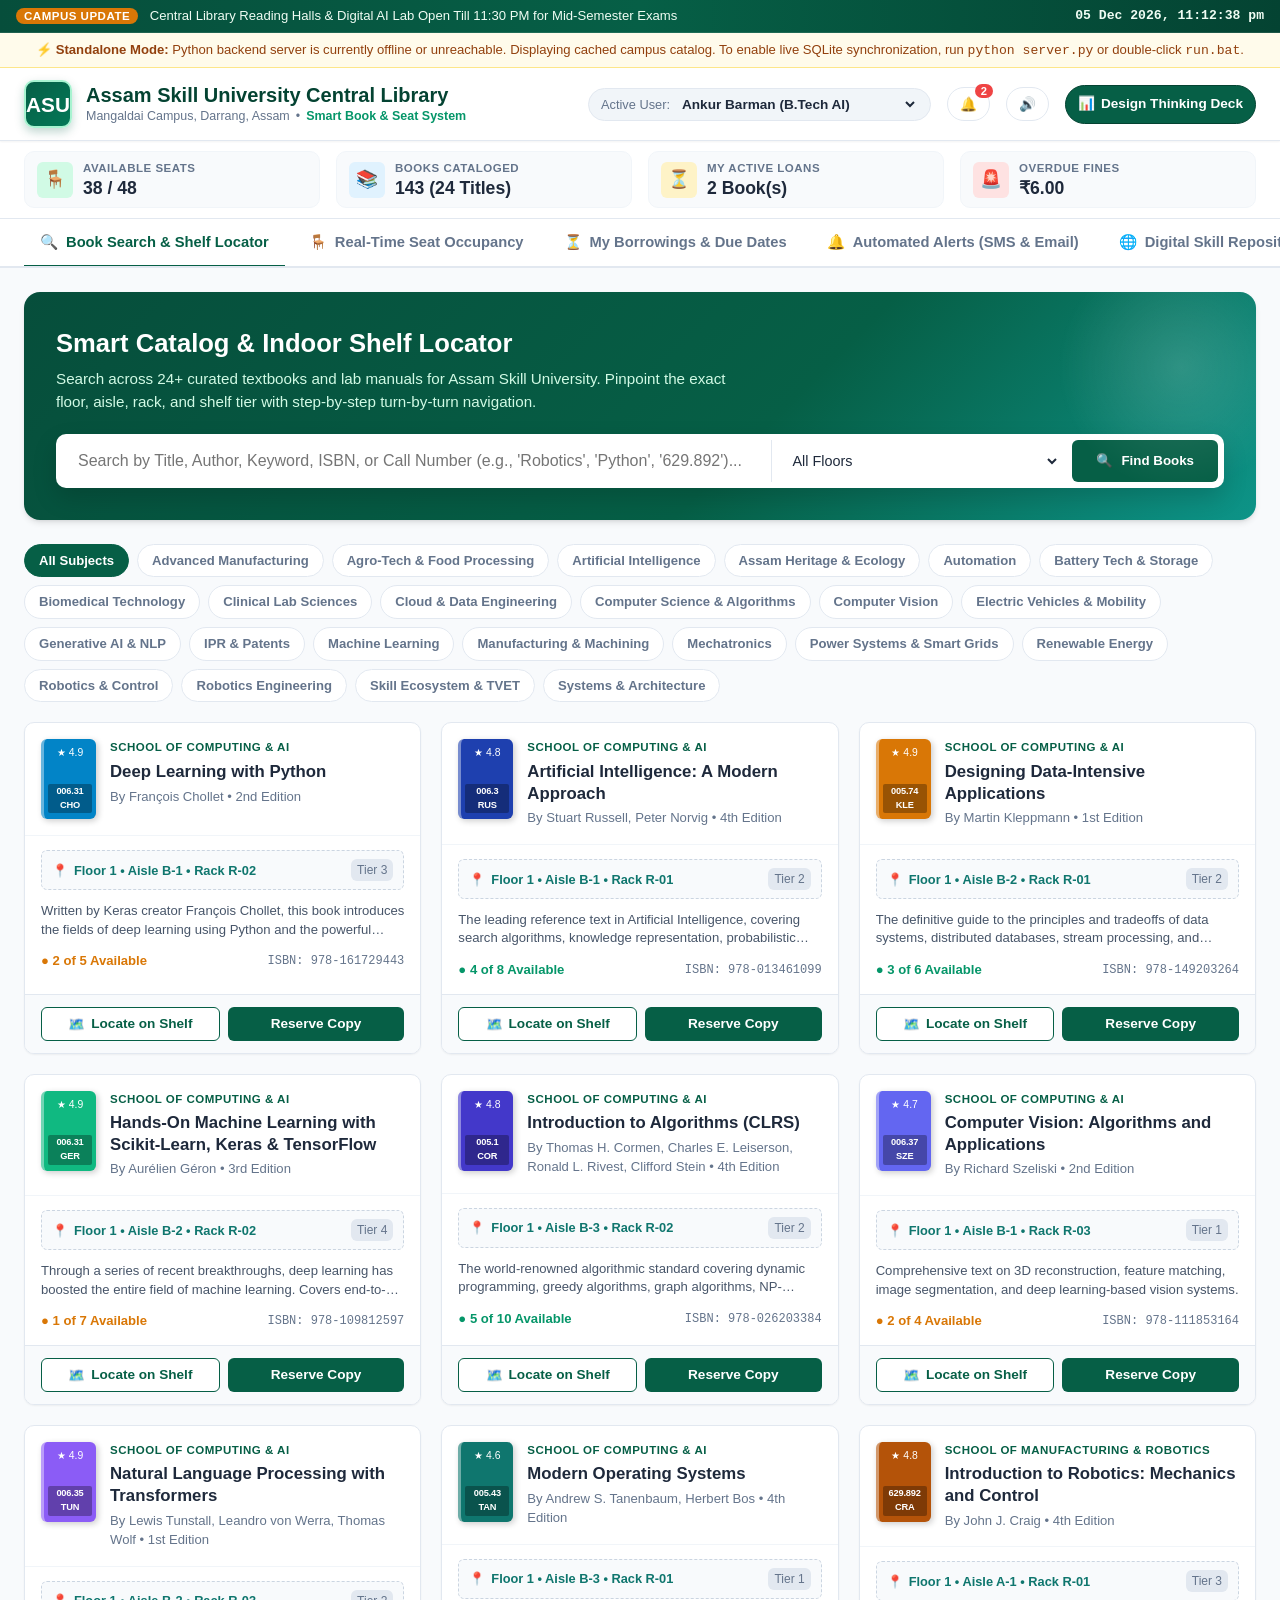
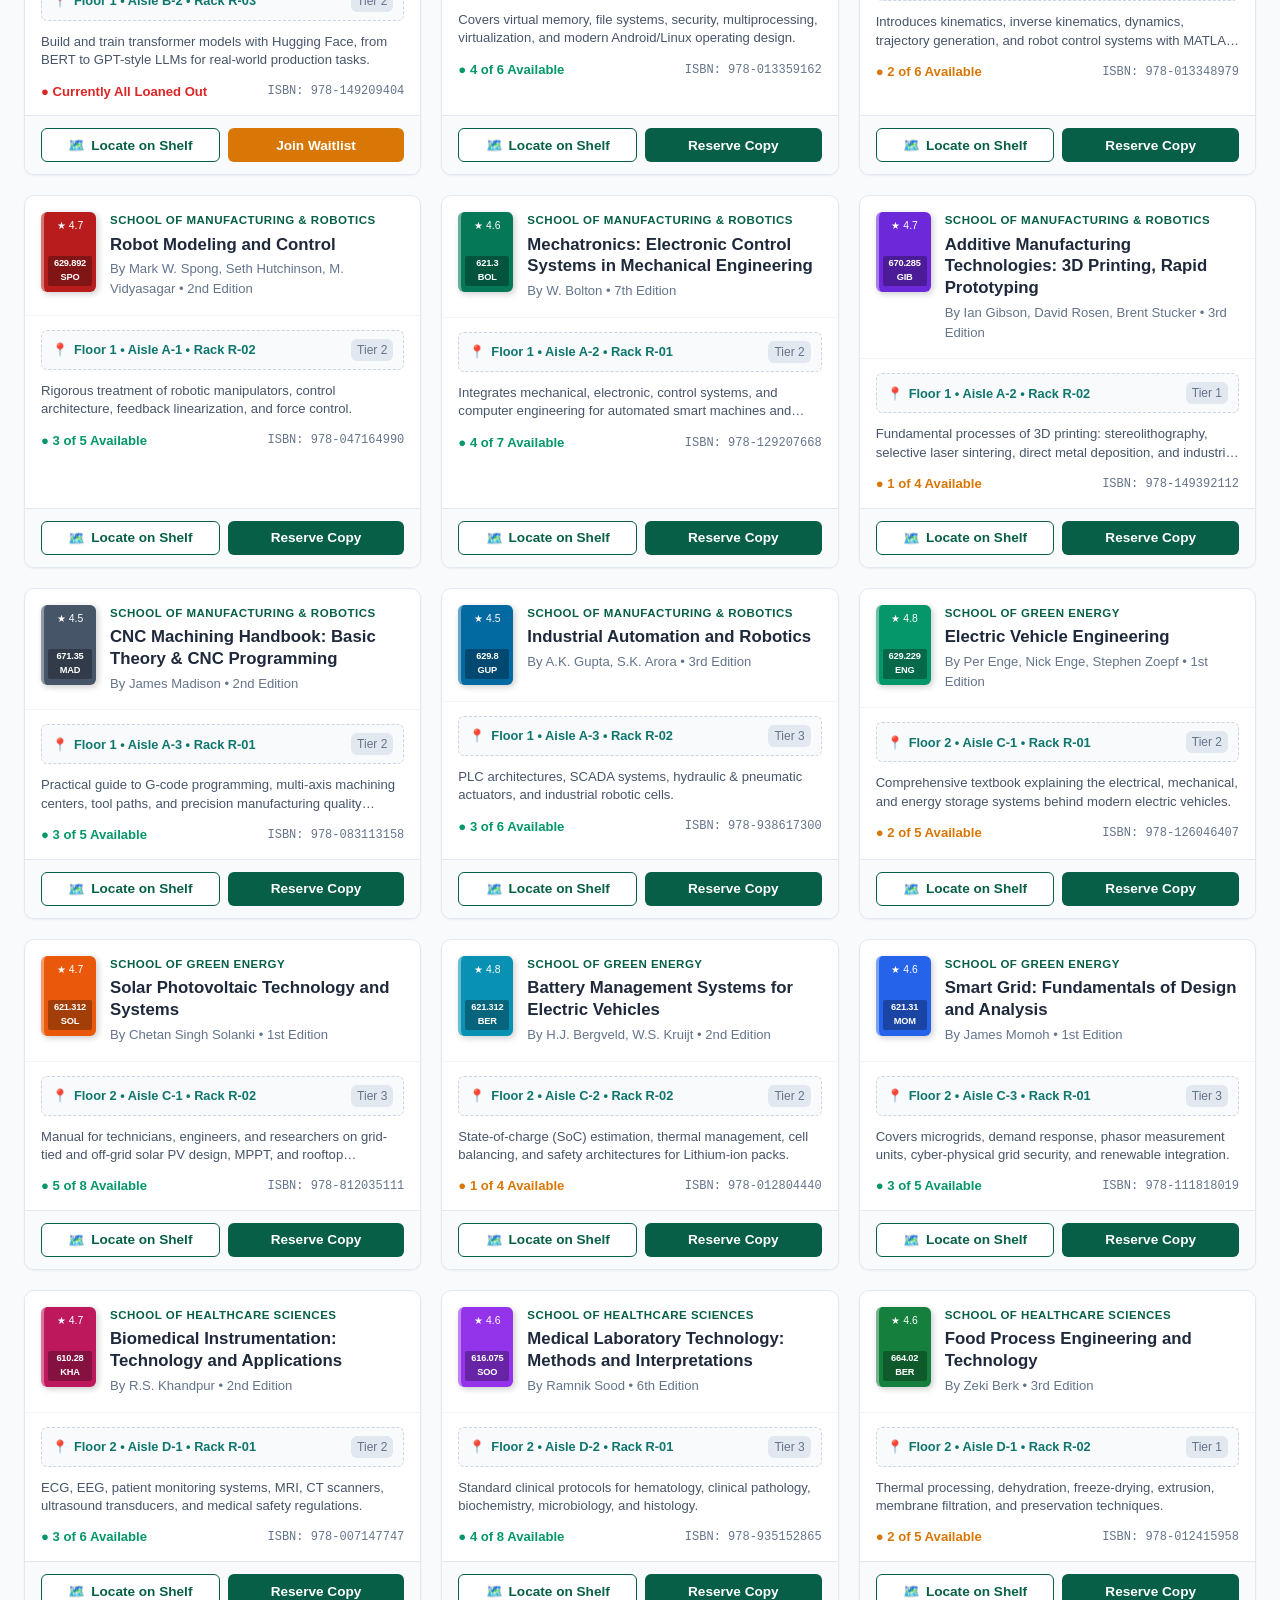
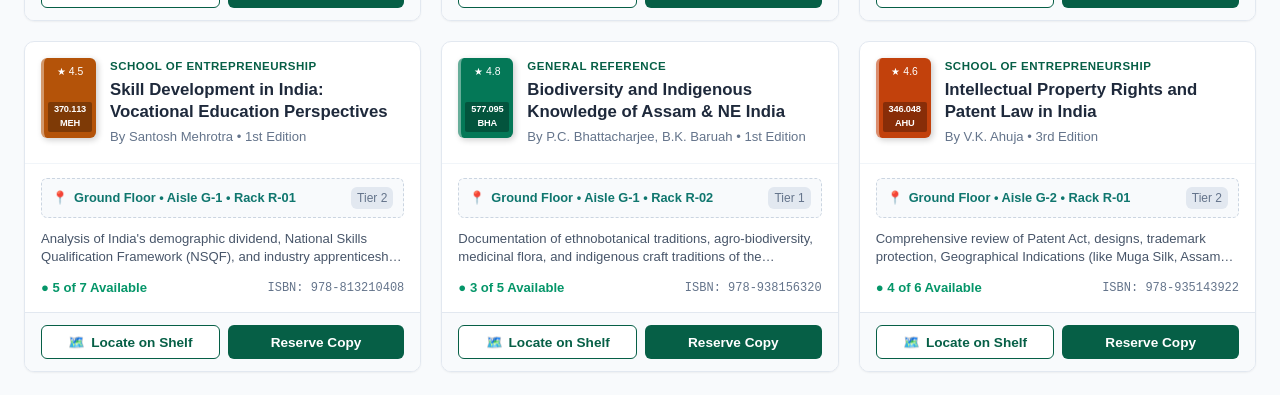
==== commit b343186a: "Add files via upload" ====
--- a/static/index.html
+++ b/static/index.html
@@ -15,6 +15,11 @@
       <span id="announcementHeadline">Central Library Reading Halls & Digital AI Lab Open Till 11:30 PM for Mid-Semester Exams</span>
     </div>
     <div id="liveClock" style="font-family: monospace; font-weight: 600;">11 Nov 2026 | 10:45 PM</div>
+  </div>
+
+  <!-- Offline / Server Offline Alert Banner -->
+  <div id="offlineNoticeBanner" style="display: none; background: #fffbeb; border-bottom: 1px solid #fde68a; color: #92400e; padding: 7px 20px; font-size: 0.82rem; text-align: center; font-weight: 500;">
+    <span>⚡ <strong>Standalone Mode:</strong> Python backend server is currently offline or unreachable. Displaying cached campus catalog. To enable live SQLite synchronization, run <code>python server.py</code> or double-click <code>run.bat</code>.</span>
   </div>
 
   <!-- Header & University Branding -->
@@ -599,7 +604,8 @@
     </div>
   </div>
 
-  <!-- Audio Chime Generator via Web Audio API -->
+  <!-- Offline Fallback Dataset & Application Engine -->
+  <script src="catalog_fallback.js"></script>
   <script src="app.js"></script>
 </body>
 </html>
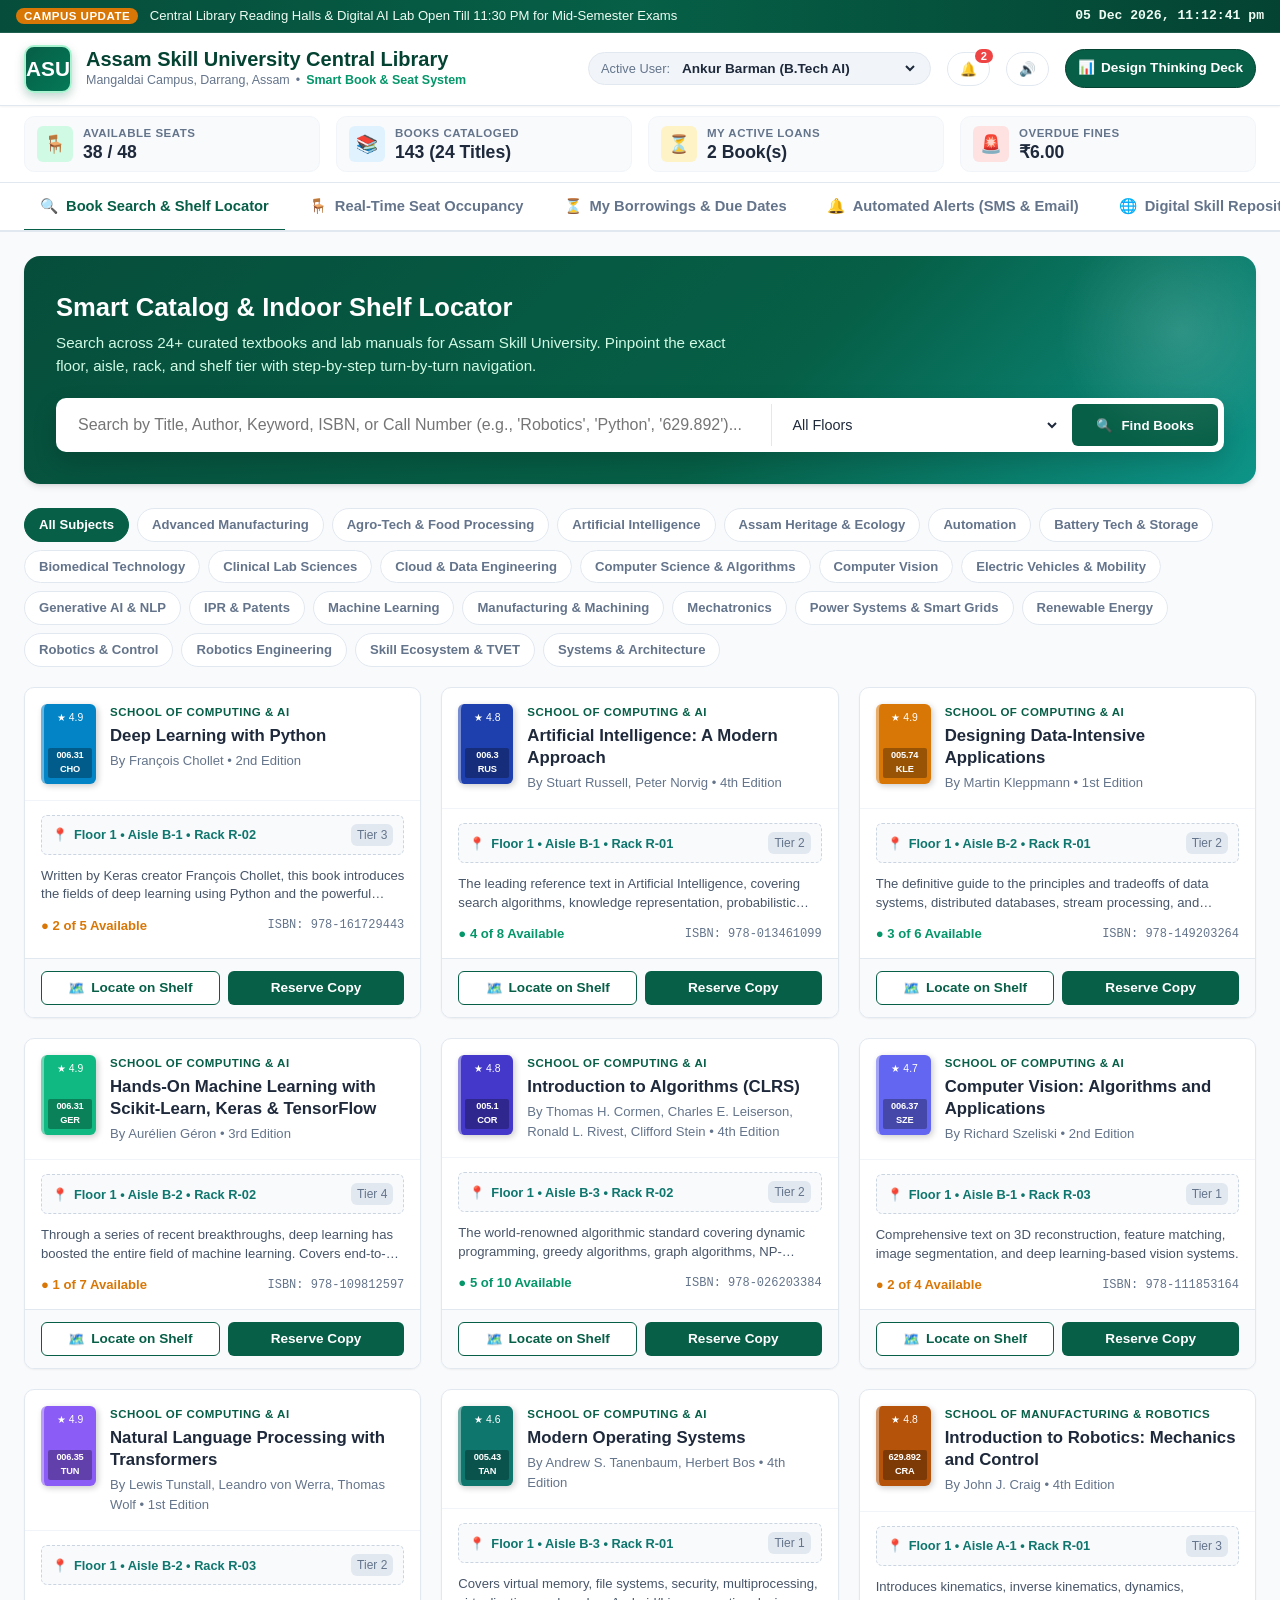
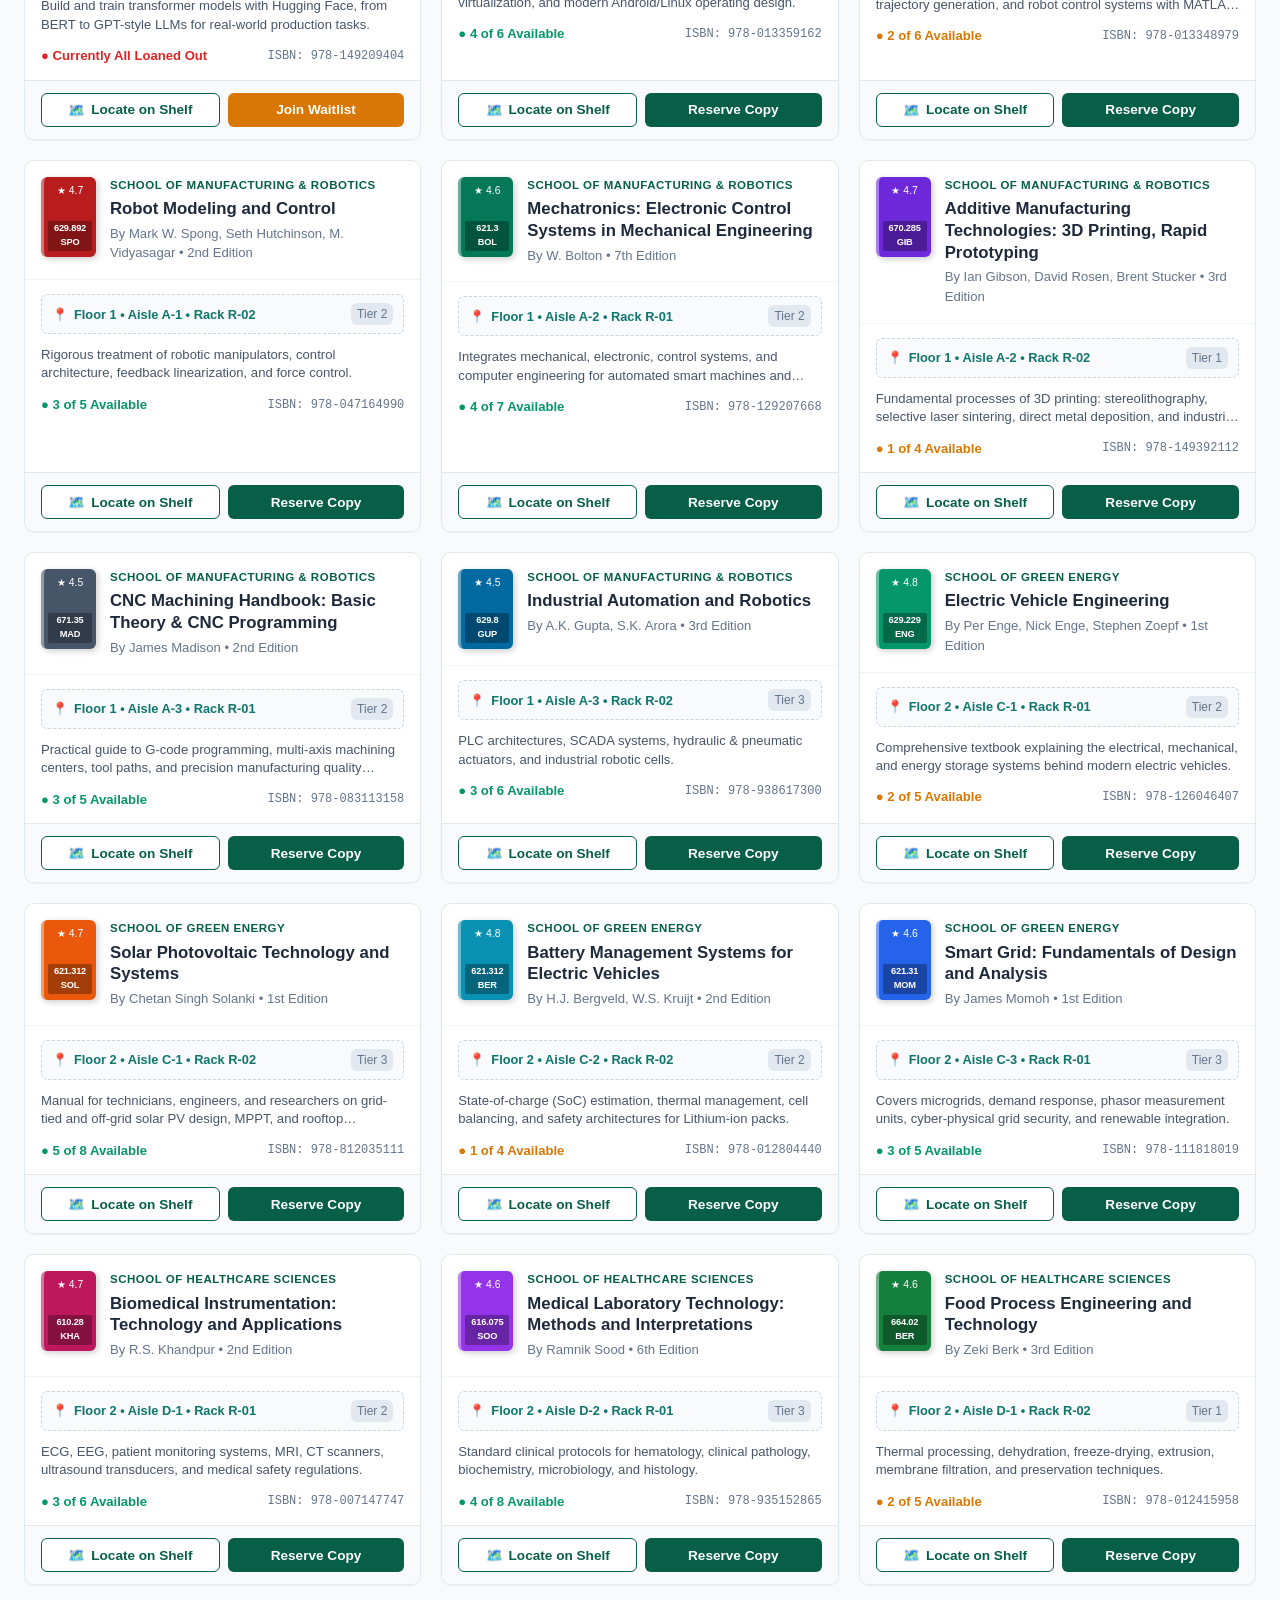
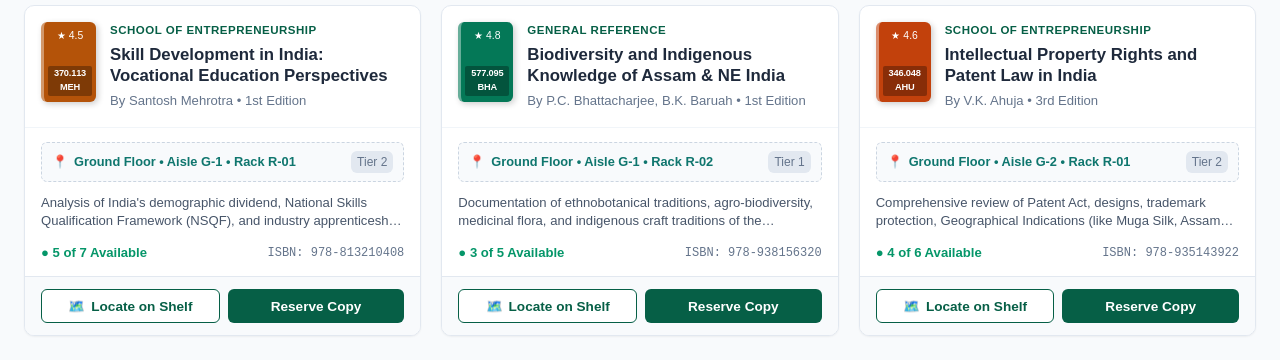
==== commit 2d6d2ab5: "Add files via upload" ====
--- a/static/index.html
+++ b/static/index.html
@@ -15,11 +15,6 @@
       <span id="announcementHeadline">Central Library Reading Halls & Digital AI Lab Open Till 11:30 PM for Mid-Semester Exams</span>
     </div>
     <div id="liveClock" style="font-family: monospace; font-weight: 600;">11 Nov 2026 | 10:45 PM</div>
-  </div>
-
-  <!-- Offline / Server Offline Alert Banner -->
-  <div id="offlineNoticeBanner" style="display: none; background: #fffbeb; border-bottom: 1px solid #fde68a; color: #92400e; padding: 7px 20px; font-size: 0.82rem; text-align: center; font-weight: 500;">
-    <span>⚡ <strong>Standalone Mode:</strong> Python backend server is currently offline or unreachable. Displaying cached campus catalog. To enable live SQLite synchronization, run <code>python server.py</code> or double-click <code>run.bat</code>.</span>
   </div>
 
   <!-- Header & University Branding -->
